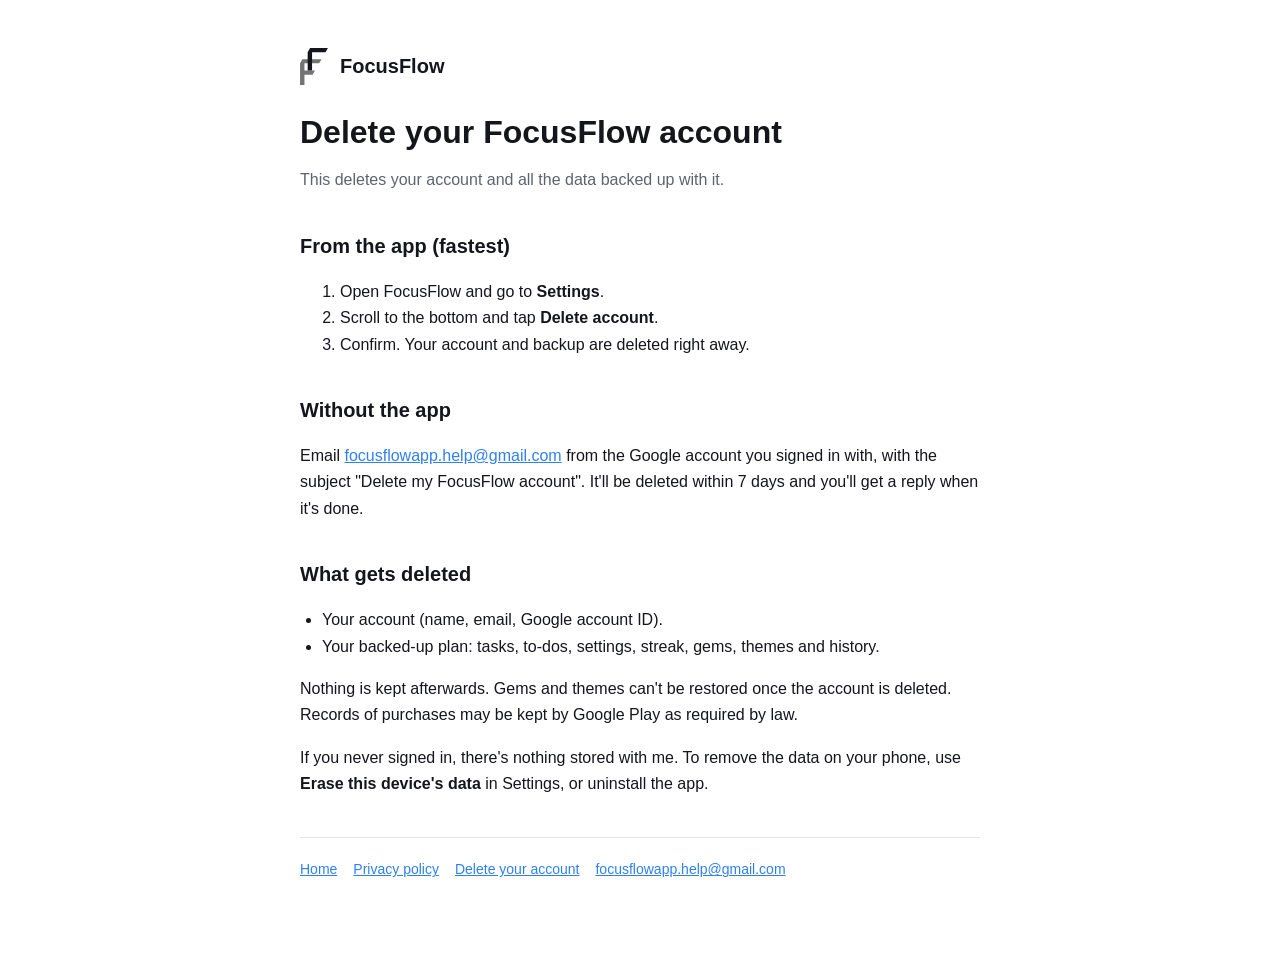
==== delete-account.html @ e1cb469f "Add files via upload" ====
<!doctype html>
<html lang="en">
<head>
<meta charset="utf-8">
<meta name="viewport" content="width=device-width, initial-scale=1">
<title>Delete your account · FocusFlow</title>
<link rel="stylesheet" href="style.css">
</head>
<body>
<main>
<header><svg width="28" height="37" viewBox="92 71 165 219" aria-hidden="true"><polygon points="105.8,137 218.9,137 205.1,161 118,161 118,204 180.3,204 165.8,229 118,229 118,290 92,290 92,161" fill="#737373"/><polygon points="137,96 151.4,71 257,71 242.6,96 163,96 163,204 137,204" fill="currentColor"/></svg><a href="./">FocusFlow</a></header>
<h1>Delete your FocusFlow account</h1>
<p class="muted">This deletes your account and all the data backed up with it.</p>

<h2>From the app (fastest)</h2>
<ol>
<li>Open FocusFlow and go to <strong>Settings</strong>.</li>
<li>Scroll to the bottom and tap <strong>Delete account</strong>.</li>
<li>Confirm. Your account and backup are deleted right away.</li>
</ol>

<h2>Without the app</h2>
<p>Email <a href="mailto:focusflowapp.help@gmail.com?subject=Delete%20my%20FocusFlow%20account">focusflowapp.help@gmail.com</a> from the Google account you signed in with, with the subject "Delete my FocusFlow account". It'll be deleted within 7 days and you'll get a reply when it's done.</p>

<h2>What gets deleted</h2>
<ul>
<li>Your account (name, email, Google account ID).</li>
<li>Your backed-up plan: tasks, to-dos, settings, streak, gems, themes and history.</li>
</ul>
<p>Nothing is kept afterwards. Gems and themes can't be restored once the account is deleted. Records of purchases may be kept by Google Play as required by law.</p>
<p>If you never signed in, there's nothing stored with me. To remove the data on your phone, use <strong>Erase this device's data</strong> in Settings, or uninstall the app.</p>
<nav><a href="./">Home</a><a href="privacy.html">Privacy policy</a><a href="delete-account.html">Delete your account</a><a href="mailto:focusflowapp.help@gmail.com">focusflowapp.help@gmail.com</a></nav>
</main>
</body>
</html>
---- style.css ----
:root{--bg:#ffffff;--text:#14161b;--muted:#5d6470;--line:#e3e6eb;--accent:#2F80ED;--card:#f6f7f9}
@media (prefers-color-scheme:dark){:root{--bg:#0b0d11;--text:#eef1f5;--muted:#9aa3b0;--line:#22262e;--accent:#5EB8FF;--card:#14171d}}
*{box-sizing:border-box}
body{margin:0;background:var(--bg);color:var(--text);font:16px/1.65 -apple-system,BlinkMacSystemFont,"Segoe UI",Roboto,Inter,Arial,sans-serif}
main{max-width:720px;margin:0 auto;padding:48px 20px 80px}
header{display:flex;align-items:center;gap:12px;margin-bottom:28px}
header svg{flex:none}
header a{color:var(--text);text-decoration:none;font-weight:800;font-size:20px}
h1{font-size:32px;line-height:1.2;margin:0 0 6px}
h2{font-size:20px;margin:36px 0 8px}
p,li{color:var(--text)}
.muted{color:var(--muted)}
a{color:var(--accent)}
ul{padding-left:22px}
.card{background:var(--card);border:1px solid var(--line);border-radius:14px;padding:16px 18px;margin:16px 0}
nav{display:flex;gap:16px;flex-wrap:wrap;margin-top:40px;padding-top:20px;border-top:1px solid var(--line);font-size:14px}
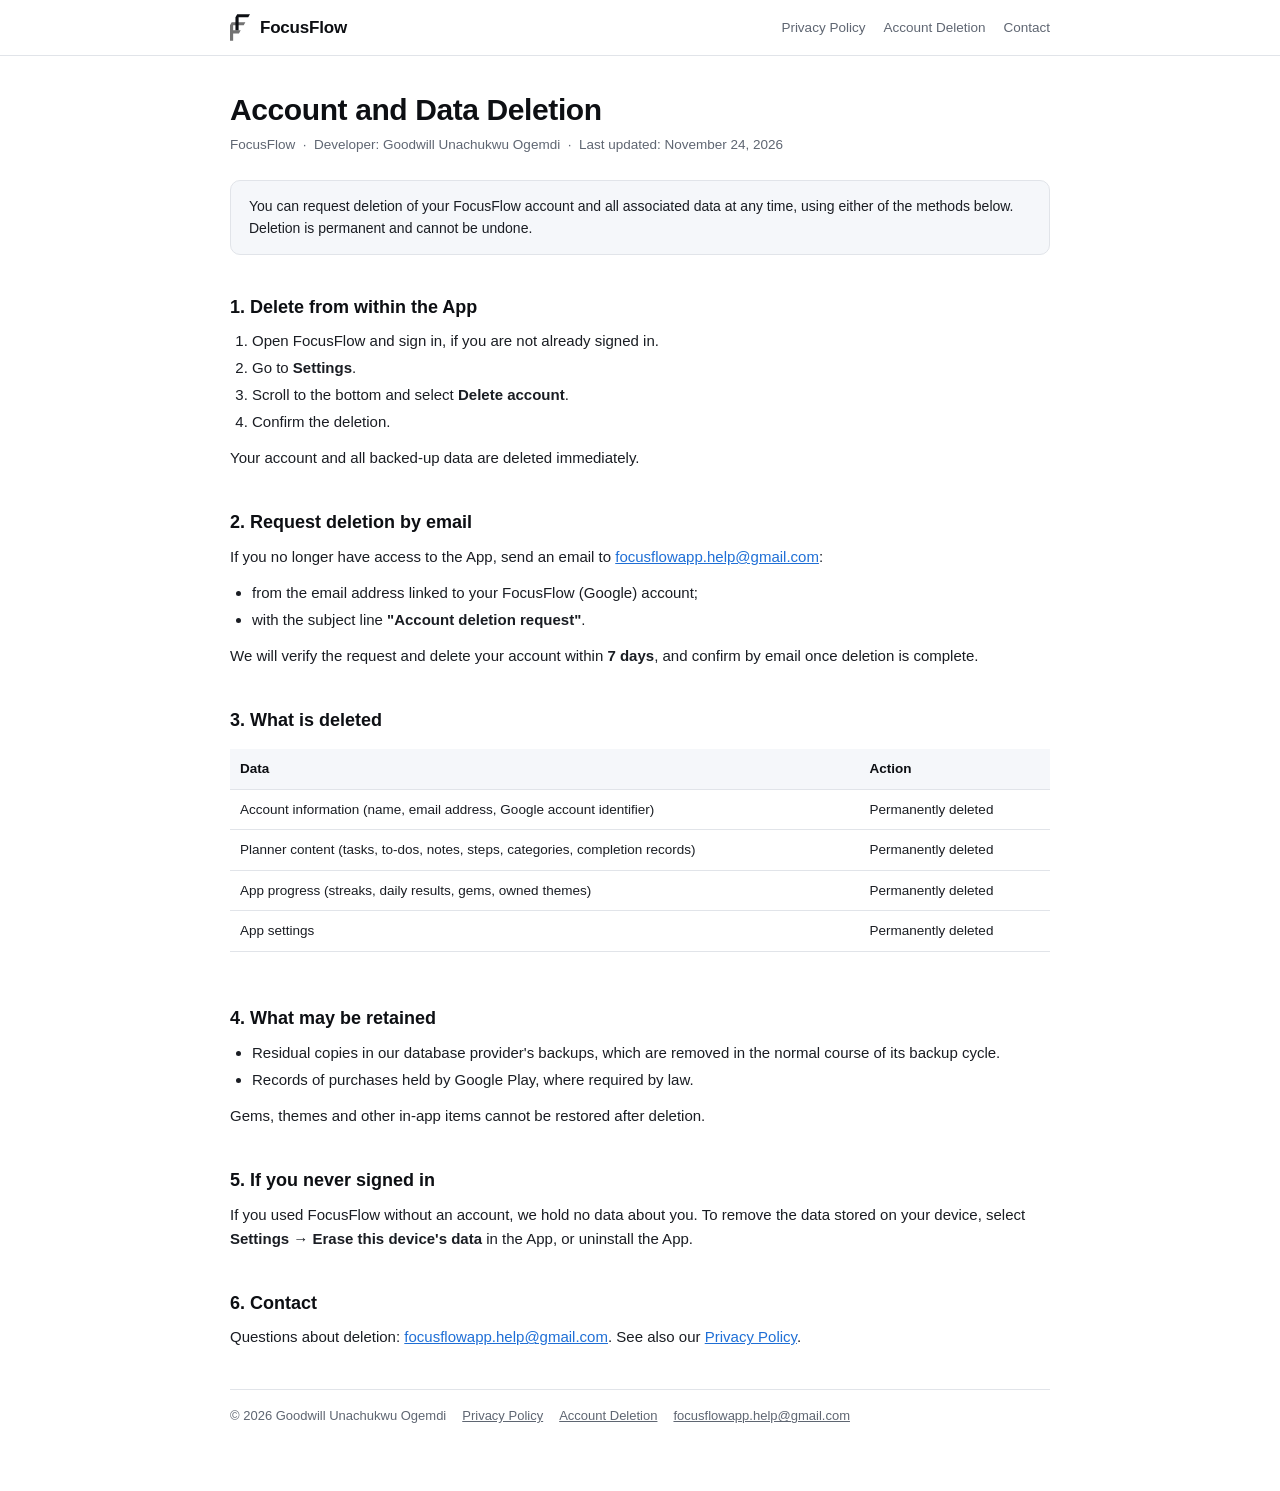
==== commit 8fc91891: "Add files via upload" ====
--- a/delete-account.html
+++ b/delete-account.html
@@ -3,33 +3,57 @@
 <head>
 <meta charset="utf-8">
 <meta name="viewport" content="width=device-width, initial-scale=1">
-<title>Delete your account · FocusFlow</title>
+<title>Delete Your FocusFlow Account</title>
+<meta name="description" content="How to delete your FocusFlow account and associated data.">
 <link rel="stylesheet" href="style.css">
 </head>
 <body>
+<div class="top"><div class="in"><svg width="20" height="27" viewBox="92 71 165 219" aria-hidden="true"><polygon points="105.8,137 218.9,137 205.1,161 118,161 118,204 180.3,204 165.8,229 118,229 118,290 92,290 92,161" fill="#737373"/><polygon points="137,96 151.4,71 257,71 242.6,96 163,96 163,204 137,204" fill="currentColor" style="color:var(--head)"/></svg><a class="brand" href="./">FocusFlow</a><div class="links"><a href="privacy.html">Privacy Policy</a><a href="delete-account.html">Account Deletion</a><a href="mailto:focusflowapp.help@gmail.com">Contact</a></div></div></div>
 <main>
-<header><svg width="28" height="37" viewBox="92 71 165 219" aria-hidden="true"><polygon points="105.8,137 218.9,137 205.1,161 118,161 118,204 180.3,204 165.8,229 118,229 118,290 92,290 92,161" fill="#737373"/><polygon points="137,96 151.4,71 257,71 242.6,96 163,96 163,204 137,204" fill="currentColor"/></svg><a href="./">FocusFlow</a></header>
-<h1>Delete your FocusFlow account</h1>
-<p class="muted">This deletes your account and all the data backed up with it.</p>
+<h1>Account and Data Deletion</h1>
+<p class="meta">FocusFlow &nbsp;·&nbsp; Developer: Goodwill Unachukwu Ogemdi &nbsp;·&nbsp; Last updated: November 24, 2026</p>
 
-<h2>From the app (fastest)</h2>
+<div class="box">You can request deletion of your FocusFlow account and all associated data at any time, using either of the methods below. Deletion is permanent and cannot be undone.</div>
+
+<h2>1. Delete from within the App</h2>
 <ol>
-<li>Open FocusFlow and go to <strong>Settings</strong>.</li>
-<li>Scroll to the bottom and tap <strong>Delete account</strong>.</li>
-<li>Confirm. Your account and backup are deleted right away.</li>
+<li>Open FocusFlow and sign in, if you are not already signed in.</li>
+<li>Go to <strong>Settings</strong>.</li>
+<li>Scroll to the bottom and select <strong>Delete account</strong>.</li>
+<li>Confirm the deletion.</li>
 </ol>
+<p>Your account and all backed-up data are deleted immediately.</p>
 
-<h2>Without the app</h2>
-<p>Email <a href="mailto:focusflowapp.help@gmail.com?subject=Delete%20my%20FocusFlow%20account">focusflowapp.help@gmail.com</a> from the Google account you signed in with, with the subject "Delete my FocusFlow account". It'll be deleted within 7 days and you'll get a reply when it's done.</p>
+<h2>2. Request deletion by email</h2>
+<p>If you no longer have access to the App, send an email to <a href="mailto:focusflowapp.help@gmail.com?subject=Account%20deletion%20request">focusflowapp.help@gmail.com</a>:</p>
+<ul>
+<li>from the email address linked to your FocusFlow (Google) account;</li>
+<li>with the subject line <strong>"Account deletion request"</strong>.</li>
+</ul>
+<p>We will verify the request and delete your account within <strong>7 days</strong>, and confirm by email once deletion is complete.</p>
 
-<h2>What gets deleted</h2>
+<h2>3. What is deleted</h2>
+<div class="wrap"><table>
+<tr><th>Data</th><th>Action</th></tr>
+<tr><td>Account information (name, email address, Google account identifier)</td><td>Permanently deleted</td></tr>
+<tr><td>Planner content (tasks, to-dos, notes, steps, categories, completion records)</td><td>Permanently deleted</td></tr>
+<tr><td>App progress (streaks, daily results, gems, owned themes)</td><td>Permanently deleted</td></tr>
+<tr><td>App settings</td><td>Permanently deleted</td></tr>
+</table></div>
+
+<h2>4. What may be retained</h2>
 <ul>
-<li>Your account (name, email, Google account ID).</li>
-<li>Your backed-up plan: tasks, to-dos, settings, streak, gems, themes and history.</li>
+<li>Residual copies in our database provider's backups, which are removed in the normal course of its backup cycle.</li>
+<li>Records of purchases held by Google Play, where required by law.</li>
 </ul>
-<p>Nothing is kept afterwards. Gems and themes can't be restored once the account is deleted. Records of purchases may be kept by Google Play as required by law.</p>
-<p>If you never signed in, there's nothing stored with me. To remove the data on your phone, use <strong>Erase this device's data</strong> in Settings, or uninstall the app.</p>
-<nav><a href="./">Home</a><a href="privacy.html">Privacy policy</a><a href="delete-account.html">Delete your account</a><a href="mailto:focusflowapp.help@gmail.com">focusflowapp.help@gmail.com</a></nav>
+<p>Gems, themes and other in-app items cannot be restored after deletion.</p>
+
+<h2>5. If you never signed in</h2>
+<p>If you used FocusFlow without an account, we hold no data about you. To remove the data stored on your device, select <strong>Settings &rarr; Erase this device's data</strong> in the App, or uninstall the App.</p>
+
+<h2>6. Contact</h2>
+<p>Questions about deletion: <a href="mailto:focusflowapp.help@gmail.com">focusflowapp.help@gmail.com</a>. See also our <a href="privacy.html">Privacy Policy</a>.</p>
+<footer><span>&copy; 2026 Goodwill Unachukwu Ogemdi</span><a href="privacy.html">Privacy Policy</a><a href="delete-account.html">Account Deletion</a><a href="mailto:focusflowapp.help@gmail.com">focusflowapp.help@gmail.com</a></footer>
 </main>
 </body>
 </html>
--- a/style.css
+++ b/style.css
@@ -1,16 +1,31 @@
-:root{--bg:#ffffff;--text:#14161b;--muted:#5d6470;--line:#e3e6eb;--accent:#2F80ED;--card:#f6f7f9}
-@media (prefers-color-scheme:dark){:root{--bg:#0b0d11;--text:#eef1f5;--muted:#9aa3b0;--line:#22262e;--accent:#5EB8FF;--card:#14171d}}
+:root{--bg:#ffffff;--text:#1a1d23;--muted:#5f6672;--line:#e1e4e9;--accent:#1f6fd6;--card:#f5f7fa;--head:#0d0f13}
+@media (prefers-color-scheme:dark){:root{--bg:#0b0d11;--text:#e3e7ed;--muted:#97a0ad;--line:#232831;--accent:#6bb8ff;--card:#12151b;--head:#f4f6f9}}
 *{box-sizing:border-box}
-body{margin:0;background:var(--bg);color:var(--text);font:16px/1.65 -apple-system,BlinkMacSystemFont,"Segoe UI",Roboto,Inter,Arial,sans-serif}
-main{max-width:720px;margin:0 auto;padding:48px 20px 80px}
-header{display:flex;align-items:center;gap:12px;margin-bottom:28px}
-header svg{flex:none}
-header a{color:var(--text);text-decoration:none;font-weight:800;font-size:20px}
-h1{font-size:32px;line-height:1.2;margin:0 0 6px}
-h2{font-size:20px;margin:36px 0 8px}
-p,li{color:var(--text)}
+html{-webkit-text-size-adjust:100%}
+body{margin:0;background:var(--bg);color:var(--text);font:15px/1.6 -apple-system,BlinkMacSystemFont,"Segoe UI",Roboto,Inter,Helvetica,Arial,sans-serif}
+.top{border-bottom:1px solid var(--line)}
+.top .in{max-width:860px;margin:0 auto;padding:14px 20px;display:flex;align-items:center;gap:10px}
+.top a.brand{color:var(--head);text-decoration:none;font-weight:800;font-size:17px;letter-spacing:-.2px}
+.top .links{margin-left:auto;display:flex;gap:18px;font-size:13.5px}
+.top .links a{color:var(--muted);text-decoration:none}
+.top .links a:hover{color:var(--text)}
+main{max-width:860px;margin:0 auto;padding:36px 20px 64px}
+h1{font-size:30px;line-height:1.2;margin:0 0 6px;color:var(--head);letter-spacing:-.4px}
+.meta{color:var(--muted);font-size:13.5px;margin:0 0 24px}
+h2{font-size:18px;margin:34px 0 8px;color:var(--head);padding-top:4px}
+h3{font-size:15px;margin:20px 0 6px;color:var(--head)}
+p{margin:0 0 12px}
+ul,ol{margin:0 0 12px;padding-left:22px}
+li{margin:3px 0}
+a{color:var(--accent)}
 .muted{color:var(--muted)}
-a{color:var(--accent)}
-ul{padding-left:22px}
-.card{background:var(--card);border:1px solid var(--line);border-radius:14px;padding:16px 18px;margin:16px 0}
-nav{display:flex;gap:16px;flex-wrap:wrap;margin-top:40px;padding-top:20px;border-top:1px solid var(--line);font-size:14px}
+.box{background:var(--card);border:1px solid var(--line);border-radius:10px;padding:14px 18px;margin:0 0 20px;font-size:14px}
+.toc{columns:2;column-gap:28px;font-size:14px;margin:0;padding-left:20px}
+.toc li{break-inside:avoid;margin:0 0 6px}
+table{width:100%;border-collapse:collapse;font-size:13.5px;margin:6px 0 14px}
+th,td{text-align:left;vertical-align:top;padding:9px 10px;border-bottom:1px solid var(--line)}
+th{color:var(--head);font-weight:700;background:var(--card)}
+.wrap{overflow-x:auto}
+footer{border-top:1px solid var(--line);margin-top:40px;padding-top:16px;font-size:13px;color:var(--muted);display:flex;flex-wrap:wrap;gap:16px}
+footer a{color:var(--muted)}
+@media (max-width:600px){.toc{columns:1}.top .links{display:none}h1{font-size:25px}}
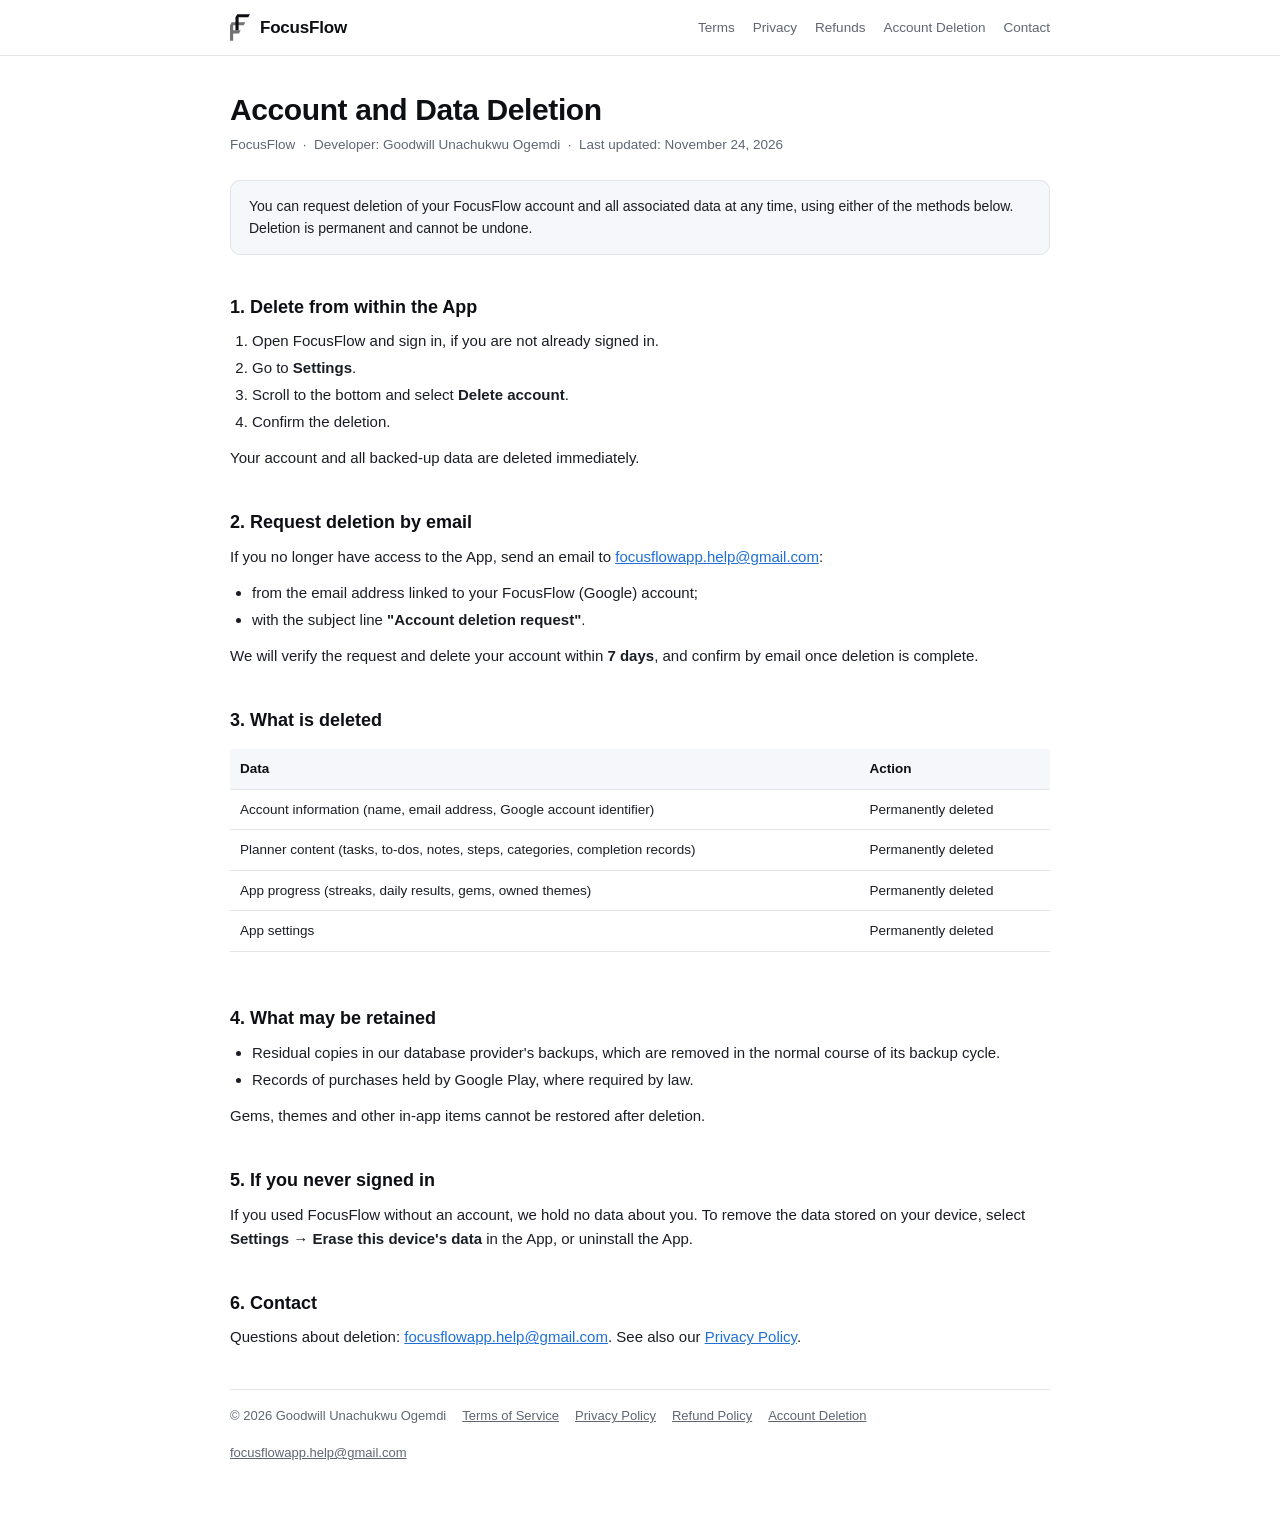
==== commit d3d403f8: "Add files via upload" ====
--- a/delete-account.html
+++ b/delete-account.html
@@ -5,10 +5,10 @@
 <meta name="viewport" content="width=device-width, initial-scale=1">
 <title>Delete Your FocusFlow Account</title>
 <meta name="description" content="How to delete your FocusFlow account and associated data.">
-<link rel="stylesheet" href="style.css">
+<link rel="stylesheet" href="style.css?v=4">
 </head>
 <body>
-<div class="top"><div class="in"><svg width="20" height="27" viewBox="92 71 165 219" aria-hidden="true"><polygon points="105.8,137 218.9,137 205.1,161 118,161 118,204 180.3,204 165.8,229 118,229 118,290 92,290 92,161" fill="#737373"/><polygon points="137,96 151.4,71 257,71 242.6,96 163,96 163,204 137,204" fill="currentColor" style="color:var(--head)"/></svg><a class="brand" href="./">FocusFlow</a><div class="links"><a href="privacy.html">Privacy Policy</a><a href="delete-account.html">Account Deletion</a><a href="mailto:focusflowapp.help@gmail.com">Contact</a></div></div></div>
+<div class="top"><div class="in"><svg width="20" height="27" viewBox="92 71 165 219" aria-hidden="true"><polygon points="105.8,137 218.9,137 205.1,161 118,161 118,204 180.3,204 165.8,229 118,229 118,290 92,290 92,161" fill="#737373"/><polygon points="137,96 151.4,71 257,71 242.6,96 163,96 163,204 137,204" fill="currentColor" style="color:var(--head)"/></svg><a class="brand" href="./">FocusFlow</a><div class="links"><a href="terms.html">Terms</a><a href="privacy.html">Privacy</a><a href="refunds.html">Refunds</a><a href="delete-account.html">Account Deletion</a><a href="mailto:focusflowapp.help@gmail.com">Contact</a></div></div></div>
 <main>
 <h1>Account and Data Deletion</h1>
 <p class="meta">FocusFlow &nbsp;·&nbsp; Developer: Goodwill Unachukwu Ogemdi &nbsp;·&nbsp; Last updated: November 24, 2026</p>
@@ -53,7 +53,7 @@
 
 <h2>6. Contact</h2>
 <p>Questions about deletion: <a href="mailto:focusflowapp.help@gmail.com">focusflowapp.help@gmail.com</a>. See also our <a href="privacy.html">Privacy Policy</a>.</p>
-<footer><span>&copy; 2026 Goodwill Unachukwu Ogemdi</span><a href="privacy.html">Privacy Policy</a><a href="delete-account.html">Account Deletion</a><a href="mailto:focusflowapp.help@gmail.com">focusflowapp.help@gmail.com</a></footer>
+<footer><span>&copy; 2026 Goodwill Unachukwu Ogemdi</span><a href="terms.html">Terms of Service</a><a href="privacy.html">Privacy Policy</a><a href="refunds.html">Refund Policy</a><a href="delete-account.html">Account Deletion</a><a href="mailto:focusflowapp.help@gmail.com">focusflowapp.help@gmail.com</a></footer>
 </main>
 </body>
 </html>
--- a/style.css
+++ b/style.css
@@ -20,7 +20,7 @@
 a{color:var(--accent)}
 .muted{color:var(--muted)}
 .box{background:var(--card);border:1px solid var(--line);border-radius:10px;padding:14px 18px;margin:0 0 20px;font-size:14px}
-.toc{columns:2;column-gap:28px;font-size:14px;margin:0;padding-left:20px}
+.toc{columns:2;column-gap:28px;font-size:14px;margin:0;padding-left:26px}
 .toc li{break-inside:avoid;margin:0 0 6px}
 table{width:100%;border-collapse:collapse;font-size:13.5px;margin:6px 0 14px}
 th,td{text-align:left;vertical-align:top;padding:9px 10px;border-bottom:1px solid var(--line)}
